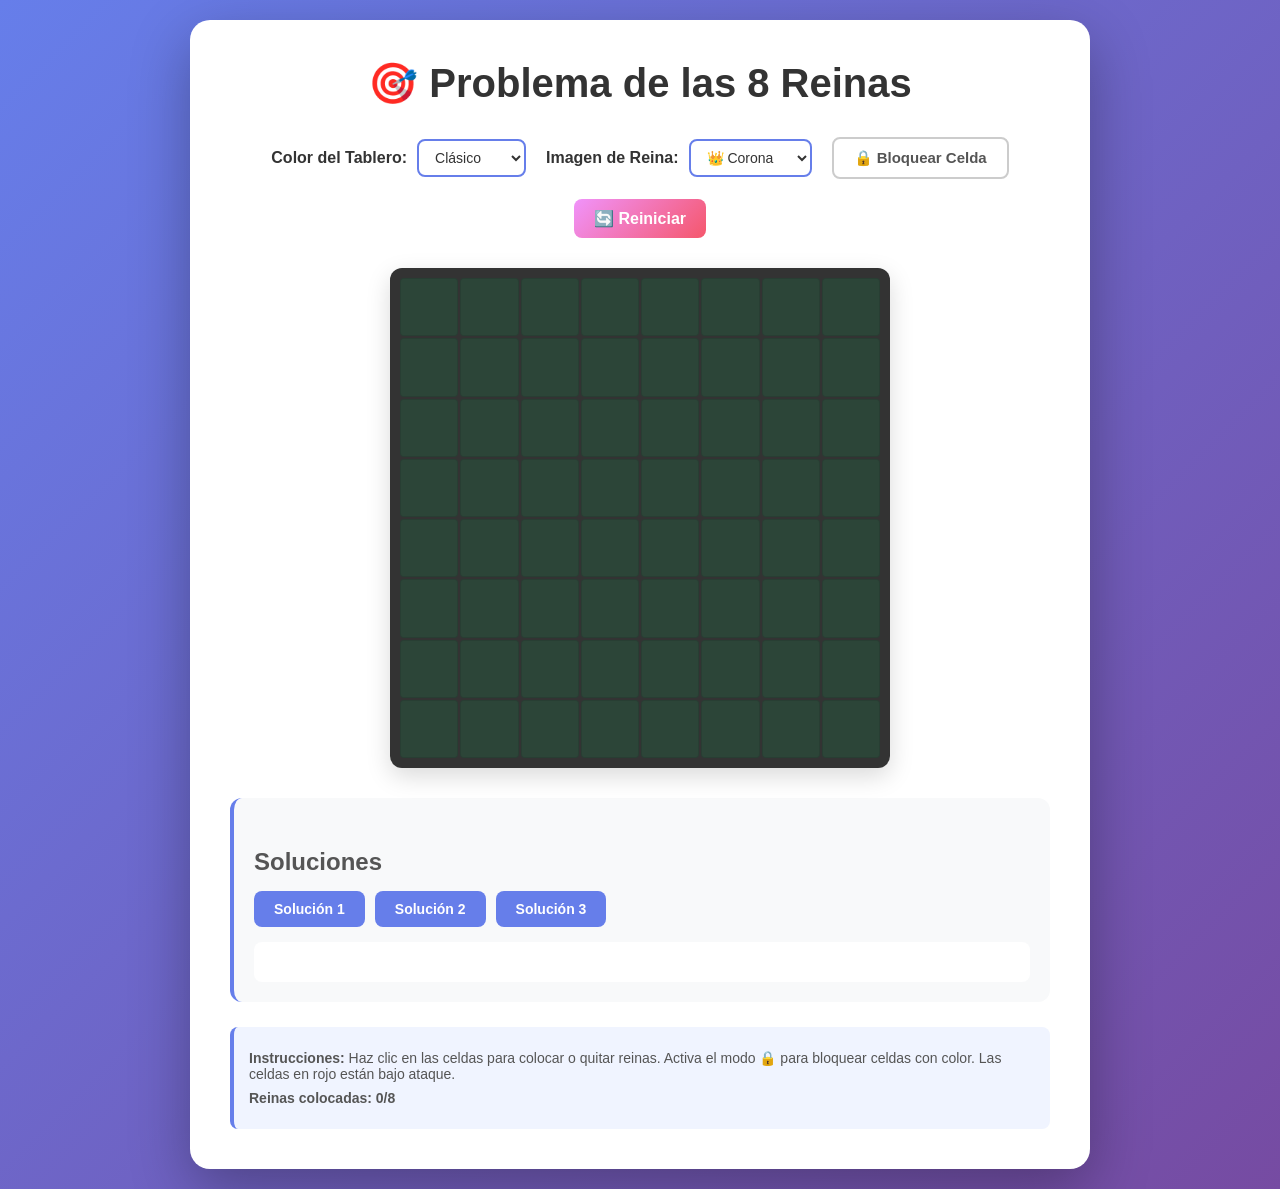
==== 8_reinas/index.html @ 11eab3dc "primer commit" ====
<!DOCTYPE html>
<html lang="es">
<head>
    <meta charset="UTF-8">
    <meta name="viewport" content="width=device-width, initial-scale=1.0">
    <title>Problema de las 8 Reinas</title>
    <link rel="stylesheet" href="styles.css">
</head>
<body>

    <!-- Confetti canvas (siempre encima) -->
    <canvas id="confettiCanvas"></canvas>

    <!-- Pantalla de victoria -->
    <div id="victoryOverlay" class="victory-overlay">
        <div class="victory-card">
            <div class="victory-icon">👑</div>
            <h2 class="victory-title">¡Felicidades!</h2>
            <p class="victory-msg">Resolviste el Problema de las 8 Reinas.<br>¡Las 8 reinas están en paz!</p>
            <button id="victoryClose" class="btn-victory-close">Seguir jugando</button>
        </div>
    </div>

    <div class="container">
        <h1>🎯 Problema de las 8 Reinas</h1>

        <div class="controls">
            <div class="control-group">
                <label for="boardColor">Color del Tablero:</label>
                <select id="boardColor">
                    <option value="classic">Clásico</option>
                    <option value="ocean">Océano</option>
                    <option value="forest">Bosque</option>
                    <option value="sunset">Atardecer</option>
                </select>
            </div>

            <div class="control-group">
                <label for="queenImage">Imagen de Reina:</label>
                <select id="queenImage">
                    <option value="emoji">👑 Corona</option>
                    <option value="unicode">♕ Reina</option>
                    <option value="letter">Q Letra</option>
                    <option value="star">★ Estrella</option>
                    <option value="diamond">◆ Diamante</option>
                </select>
            </div>

            <button id="blockModeBtn" class="btn-block">🔒 Bloquear Celda</button>
            <button id="resetBtn" class="btn-reset">🔄 Reiniciar</button>
        </div>

        <div class="board-container">
            <div id="board" class="board classic"></div>
        </div>

        <div class="solutions-section">
            <h2>Soluciones</h2>
            <div class="solutions-buttons">
                <button id="solution1Btn" class="btn-solution">Solución 1</button>
                <button id="solution2Btn" class="btn-solution">Solución 2</button>
                <button id="solution3Btn" class="btn-solution">Solución 3</button>
            </div>
            <div id="solutionInfo" class="solution-info"></div>
        </div>

        <div class="info-section">
            <p><strong>Instrucciones:</strong> Haz clic en las celdas para colocar o quitar reinas. Activa el modo 🔒 para bloquear celdas con color. Las celdas en rojo están bajo ataque.</p>
            <p id="status" class="status">Reinas colocadas: 0/8</p>
        </div>
    </div>

    <script src="functions.js"></script>
</body>
</html>
---- 8_reinas/styles.css ----
* {
    margin: 0;
    padding: 0;
    box-sizing: border-box;
}

body {
    font-family: 'Segoe UI', Tahoma, Geneva, Verdana, sans-serif;
    background: linear-gradient(135deg, #667eea 0%, #764ba2 100%);
    min-height: 100vh;
    display: flex;
    justify-content: center;
    align-items: center;
    padding: 20px;
}

/* ── Confetti canvas ── */
#confettiCanvas {
    position: fixed;
    top: 0;
    left: 0;
    width: 100%;
    height: 100%;
    pointer-events: none;
    z-index: 999;
}

/* ── Victory overlay ── */
.victory-overlay {
    display: none;
    position: fixed;
    inset: 0;
    background: rgba(0, 0, 0, 0.55);
    z-index: 1000;
    justify-content: center;
    align-items: center;
    animation: fadeIn 0.3s ease;
}

.victory-overlay.show {
    display: flex;
}

.victory-card {
    background: white;
    border-radius: 24px;
    padding: 48px 40px 36px;
    text-align: center;
    max-width: 380px;
    width: 90%;
    box-shadow: 0 32px 80px rgba(0, 0, 0, 0.35);
    animation: popIn 0.4s cubic-bezier(0.175, 0.885, 0.32, 1.275);
}

.victory-icon {
    font-size: 4em;
    margin-bottom: 16px;
    animation: spin 0.6s ease-out;
}

.victory-title {
    font-size: 2em;
    color: #333;
    margin-bottom: 12px;
    font-weight: 700;
}

.victory-msg {
    font-size: 1em;
    color: #666;
    line-height: 1.6;
    margin-bottom: 28px;
}

.btn-victory-close {
    padding: 12px 32px;
    background: linear-gradient(135deg, #667eea 0%, #764ba2 100%);
    color: white;
    border: none;
    border-radius: 12px;
    font-size: 16px;
    font-weight: bold;
    cursor: pointer;
    transition: transform 0.2s ease, box-shadow 0.2s ease;
}

.btn-victory-close:hover {
    transform: translateY(-2px);
    box-shadow: 0 8px 24px rgba(102, 126, 234, 0.4);
}

.btn-victory-close:active {
    transform: translateY(0);
}

/* ── Main container ── */
.container {
    background: white;
    border-radius: 20px;
    box-shadow: 0 20px 60px rgba(0, 0, 0, 0.3);
    padding: 40px;
    max-width: 900px;
    width: 100%;
}

h1 {
    text-align: center;
    color: #333;
    margin-bottom: 30px;
    font-size: 2.5em;
}

h2 {
    color: #555;
    margin-top: 30px;
    margin-bottom: 15px;
    font-size: 1.5em;
}

/* ── Controls ── */
.controls {
    display: flex;
    gap: 20px;
    margin-bottom: 30px;
    flex-wrap: wrap;
    justify-content: center;
    align-items: center;
}

.control-group {
    display: flex;
    align-items: center;
    gap: 10px;
}

.control-group label {
    font-weight: bold;
    color: #333;
}

.control-group select {
    padding: 8px 12px;
    border: 2px solid #667eea;
    border-radius: 8px;
    font-size: 14px;
    cursor: pointer;
    background: white;
    color: #333;
    transition: all 0.3s ease;
}

.control-group select:hover {
    border-color: #764ba2;
    box-shadow: 0 4px 12px rgba(102, 126, 234, 0.2);
}

.btn-reset {
    padding: 10px 20px;
    background: linear-gradient(135deg, #f093fb 0%, #f5576c 100%);
    color: white;
    border: none;
    border-radius: 8px;
    font-size: 16px;
    font-weight: bold;
    cursor: pointer;
    transition: all 0.3s ease;
}

.btn-reset:hover {
    transform: translateY(-2px);
    box-shadow: 0 8px 20px rgba(245, 87, 108, 0.3);
}

.btn-reset:active {
    transform: translateY(0);
}

.btn-block {
    padding: 10px 20px;
    background: white;
    color: #555;
    border: 2px solid #ccc;
    border-radius: 8px;
    font-size: 15px;
    font-weight: bold;
    cursor: pointer;
    transition: all 0.3s ease;
}

.btn-block:hover {
    border-color: #e24b4a;
    color: #e24b4a;
    transform: translateY(-2px);
}

.btn-block.active {
    background: linear-gradient(135deg, #e24b4a 0%, #c0392b 100%);
    color: white;
    border-color: #c0392b;
    box-shadow: 0 4px 14px rgba(226, 75, 74, 0.4);
}

/* ── Board ── */
.board-container {
    display: flex;
    justify-content: center;
    margin: 30px 0;
}

.board {
    display: grid;
    grid-template-columns: repeat(8, 1fr);
    gap: 2px;
    padding: 10px;
    border-radius: 12px;
    box-shadow: 0 8px 24px rgba(0, 0, 0, 0.15);
    background: #333;
    width: 100%;
    max-width: 500px;
    aspect-ratio: 1;
}

.board.classic { background: #333; }
.board.ocean   { background: #1a3a52; }
.board.forest  { background: #1b4332; }
.board.sunset  { background: #6a3e37; }

.cell {
    aspect-ratio: 1;
    border: 1px solid rgba(0, 0, 0, 0.1);
    cursor: pointer;
    display: flex;
    justify-content: center;
    align-items: center;
    font-size: 2em;
    transition: all 0.2s ease;
    border-radius: 4px;
    position: relative;
    user-select: none;
}

.cell:hover:not(.blocked) {
    transform: scale(1.05);
    z-index: 10;
}

/* Board colors */
.classic .cell-white { background: #f0d9b5; }
.classic .cell-black { background: #b58863; }
.ocean .cell-white   { background: #87ceeb; }
.ocean .cell-black   { background: #4682b4; }
.forest .cell-white  { background: #90ee90; }
.forest .cell-black  { background: #228b22; }
.sunset .cell-white  { background: #ffd700; }
.sunset .cell-black  { background: #ff8c00; }

/* Cell states */
.cell.blocked {
    cursor: pointer;
    opacity: 0.85;
}

.cell.blocked::after {
    content: '🔒';
    position: absolute;
    font-size: 0.85em;
}

.cell.attack {
    background: rgba(255, 0, 0, 0.35) !important;
    box-shadow: inset 0 0 10px rgba(255, 0, 0, 0.5);
}

.cell.queen {
    background: rgba(255, 215, 0, 0.2) !important;
    font-weight: bold;
    box-shadow: 0 0 15px rgba(255, 215, 0, 0.6);
}

.cell.safe {
    background: rgba(0, 200, 100, 0.12) !important;
}

.cell.queen.success {
    animation: pulse 0.55s ease-in-out 3;
    background: rgba(255, 215, 0, 0.45) !important;
    box-shadow: 0 0 22px rgba(255, 215, 0, 0.85);
}

/* ── Status ── */
.status {
    font-weight: bold;
    color: #667eea;
    transition: color 0.3s ease;
}

.status-win {
    color: #27ae60 !important;
    font-size: 1.1em;
    animation: fadeIn 0.4s ease;
}

/* ── Solutions section ── */
.solutions-section {
    background: #f8f9fa;
    padding: 20px;
    border-radius: 12px;
    border-left: 4px solid #667eea;
}

.solutions-buttons {
    display: flex;
    gap: 10px;
    margin-bottom: 15px;
    flex-wrap: wrap;
}

.btn-solution {
    padding: 10px 20px;
    background: #667eea;
    color: white;
    border: none;
    border-radius: 8px;
    font-size: 14px;
    font-weight: bold;
    cursor: pointer;
    transition: all 0.3s ease;
}

.btn-solution:hover {
    background: #764ba2;
    transform: translateY(-2px);
    box-shadow: 0 4px 12px rgba(102, 126, 234, 0.3);
}

.btn-solution:active {
    transform: translateY(0);
}

.solution-info {
    font-size: 14px;
    color: #555;
    padding: 10px;
    background: white;
    border-radius: 8px;
    min-height: 40px;
    display: flex;
    align-items: center;
}

/* ── Info section ── */
.info-section {
    margin-top: 25px;
    padding: 15px;
    background: #f0f4ff;
    border-radius: 8px;
    border-left: 4px solid #667eea;
}

.info-section p {
    color: #555;
    margin: 8px 0;
    font-size: 14px;
}

/* ── Animations ── */
@keyframes pulse {
    0%, 100% { transform: scale(1); }
    50%       { transform: scale(1.12); }
}

@keyframes fadeIn {
    from { opacity: 0; }
    to   { opacity: 1; }
}

@keyframes popIn {
    from { transform: scale(0.7); opacity: 0; }
    to   { transform: scale(1);   opacity: 1; }
}

@keyframes spin {
    from { transform: rotate(-20deg) scale(0.5); opacity: 0; }
    to   { transform: rotate(0deg)   scale(1);   opacity: 1; }
}

/* ── Responsive ── */
@media (max-width: 600px) {
    .container {
        padding: 20px;
    }

    h1 {
        font-size: 1.8em;
        margin-bottom: 20px;
    }

    .controls {
        flex-direction: column;
        gap: 15px;
    }

    .control-group {
        width: 100%;
        justify-content: space-between;
    }

    .board {
        max-width: 100%;
    }

    .btn-solution {
        flex: 1;
        min-width: 100px;
    }

    .btn-block,
    .btn-reset {
        width: 100%;
    }

    .victory-card {
        padding: 36px 24px 28px;
    }
}
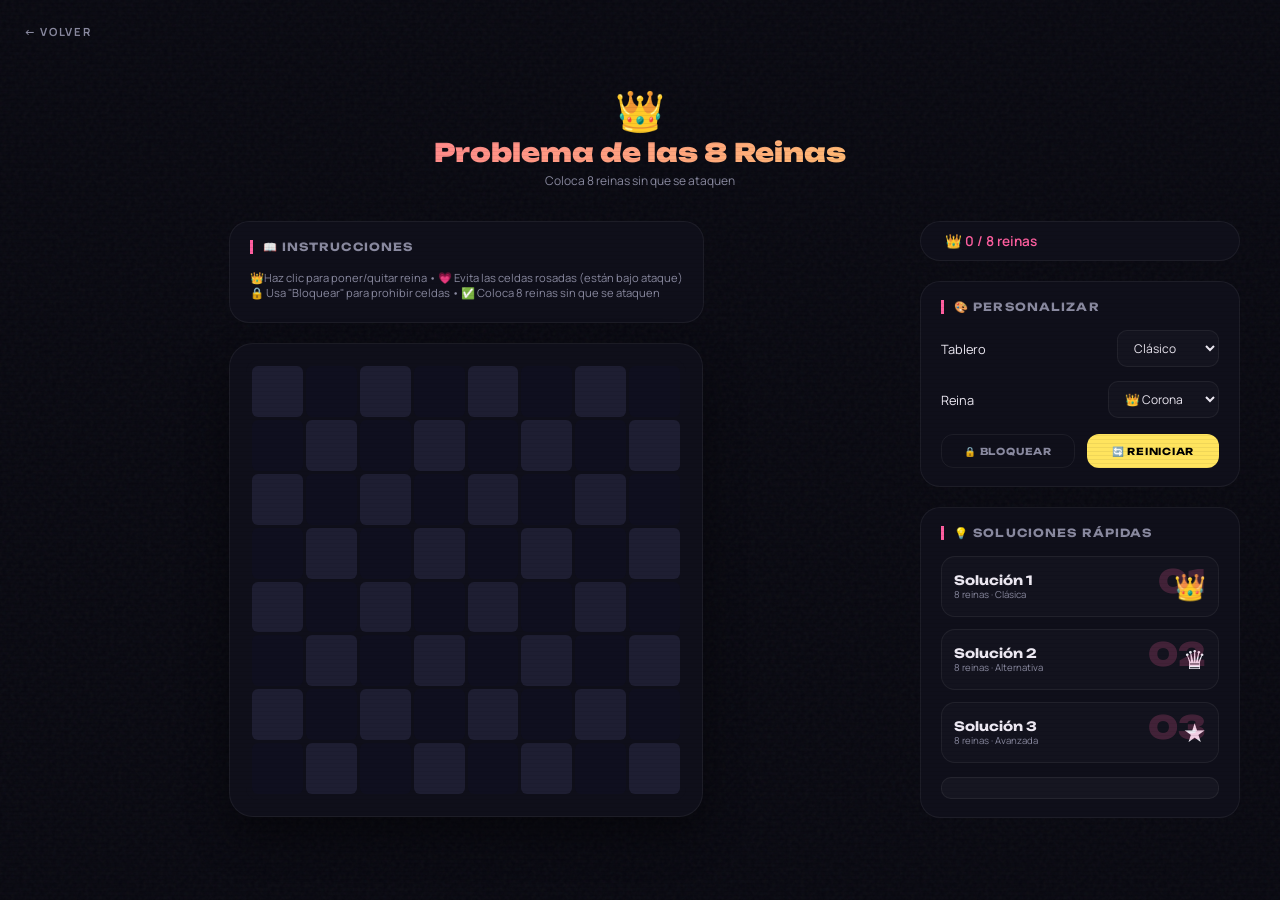
==== commit fc1d3972: "Arreglos en juego de 8 reinas para mejoras en funcionalidad y diseño, de modo que se unifica al dise" ====
--- a/8_reinas/index.html
+++ b/8_reinas/index.html
@@ -3,73 +3,128 @@
 <head>
     <meta charset="UTF-8">
     <meta name="viewport" content="width=device-width, initial-scale=1.0">
-    <title>Problema de las 8 Reinas</title>
+    <title>8 Reinas — Arcade</title>
+    <link href="https://fonts.googleapis.com/css2?family=Unbounded:wght@400;700;900&family=Manrope:wght@300;400;500;600;700&display=swap" rel="stylesheet">
     <link rel="stylesheet" href="styles.css">
 </head>
+
+<a href="../index.html" class="back-link">← Volver</a>
 <body>
-
-    <!-- Confetti canvas (siempre encima) -->
     <canvas id="confettiCanvas"></canvas>
 
-    <!-- Pantalla de victoria -->
+    <!-- Overlays -->
     <div id="victoryOverlay" class="victory-overlay">
-        <div class="victory-card">
-            <div class="victory-icon">👑</div>
-            <h2 class="victory-title">¡Felicidades!</h2>
-            <p class="victory-msg">Resolviste el Problema de las 8 Reinas.<br>¡Las 8 reinas están en paz!</p>
-            <button id="victoryClose" class="btn-victory-close">Seguir jugando</button>
+        <div class="overlay-card">
+            <div class="overlay-icon">👑</div>
+            <h2>¡Felicidades!</h2>
+            <p>Resolviste el Problema de las 8 Reinas.<br>¡Las 8 reinas están en paz!</p>
+            <button id="victoryClose">Seguir jugando</button>
         </div>
     </div>
 
-    <div class="container">
-        <h1>🎯 Problema de las 8 Reinas</h1>
+    <div id="defeatOverlay" class="defeat-overlay">
+        <div class="overlay-card">
+            <div class="overlay-icon">💀</div>
+            <h2>¡Has Perdido!</h2>
+            <p id="defeatMsg">Has colocado una reina en una posición inválida.<br>Las reinas no pueden atacarse entre sí.</p>
+            <button id="defeatRetryBtn">Intentar de nuevo</button>
+        </div>
+    </div>
 
-        <div class="controls">
-            <div class="control-group">
-                <label for="boardColor">Color del Tablero:</label>
-                <select id="boardColor">
-                    <option value="classic">Clásico</option>
-                    <option value="ocean">Océano</option>
-                    <option value="forest">Bosque</option>
-                    <option value="sunset">Atardecer</option>
-                </select>
+    <!-- Main Container -->
+    <div class="main-container">
+        
+        <!-- Header -->
+        <div class="main-header">
+            <div class="header-icon">👑</div>
+            <h1 class="main-title">Problema de las 8 Reinas</h1>
+            <p class="main-subtitle">Coloca 8 reinas sin que se ataquen</p>
+        </div>
+        <!-- Grid 2 columnas -->
+        <div class="main-grid">
+            
+            <!-- Columna Izquierda: Tablero -->
+            <div class="board-col">
+                <div class="panel">
+                    <div class="panel-title">
+                        <p><strong>📖 Instrucciones</strong></p>
+                    </div>
+                    <p id="inst">👑Haz clic para poner/quitar reina • 💗 Evita las celdas rosadas (están bajo ataque) 
+                        <br> 🔒 Usa "Bloquear" para prohibir celdas • ✅ Coloca 8 reinas sin que se ataquen</p>
+                </div>
+                <div class="board-card">
+                    <div id="boardContainer" class="board-container">
+                        <div id="board" class="board classic"></div>
+                    </div>
+                </div>
             </div>
 
-            <div class="control-group">
-                <label for="queenImage">Imagen de Reina:</label>
-                <select id="queenImage">
-                    <option value="emoji">👑 Corona</option>
-                    <option value="unicode">♕ Reina</option>
-                    <option value="letter">Q Letra</option>
-                    <option value="star">★ Estrella</option>
-                    <option value="diamond">◆ Diamante</option>
-                </select>
+            <!-- Columna Derecha: Paneles -->
+            <div class="panels-col">
+                <p id="status" class="status-badge">Reinas colocadas: 0/8</p>
+                <!-- Panel Personalizar -->
+                <div class="panel">
+                    <div class="panel-title">🎨 Personalizar</div>
+                    <div class="panel-row">
+                        <span>Tablero</span>
+                        <select id="boardColor">
+                            <option value="classic">Clásico</option>
+                            <option value="ocean">Océano</option>
+                            <option value="forest">Bosque</option>
+                            <option value="sunset">Atardecer</option>
+                        </select>
+                    </div>
+                    <div class="panel-row">
+                        <span>Reina</span>
+                        <select id="queenImage">
+                            <option value="emoji">👑 Corona</option>
+                            <option value="unicode">♕ Reina</option>
+                            <option value="letter">Q Letra</option>
+                            <option value="star">★ Estrella</option>
+                            <option value="diamond">◆ Diamante</option>
+                        </select>
+                    </div>
+                    <div class="panel-buttons">
+                        <button id="blockModeBtn" class="btn-outline">🔒 Bloquear</button>
+                        <button id="resetBtn" class="btn-primary">🔄 Reiniciar</button>
+                    </div>
+                </div>
+
+                <!-- Panel Soluciones -->
+                <div class="panel">
+                    <div class="panel-title">💡 Soluciones rápidas</div>
+                    <div class="solutions-list">
+                        <div class="solution-item" data-solution="0">
+                            <div class="solution-badge">01</div>
+                            <div class="solution-content">
+                                <div class="solution-name">Solución 1</div>
+                                <div class="solution-desc">8 reinas · Clásica</div>
+                            </div>
+                            <div class="solution-icon">👑</div>
+                        </div>
+                        <div class="solution-item" data-solution="1">
+                            <div class="solution-badge">02</div>
+                            <div class="solution-content">
+                                <div class="solution-name">Solución 2</div>
+                                <div class="solution-desc">8 reinas · Alternativa</div>
+                            </div>
+                            <div class="solution-icon">♛</div>
+                        </div>
+                        <div class="solution-item" data-solution="2">
+                            <div class="solution-badge">03</div>
+                            <div class="solution-content">
+                                <div class="solution-name">Solución 3</div>
+                                <div class="solution-desc">8 reinas · Avanzada</div>
+                            </div>
+                            <div class="solution-icon">★</div>
+                        </div>
+                    </div>
+                    <div id="solutionInfo" class="solution-message"></div>
+                </div>
             </div>
-
-            <button id="blockModeBtn" class="btn-block">🔒 Bloquear Celda</button>
-            <button id="resetBtn" class="btn-reset">🔄 Reiniciar</button>
-        </div>
-
-        <div class="board-container">
-            <div id="board" class="board classic"></div>
-        </div>
-
-        <div class="solutions-section">
-            <h2>Soluciones</h2>
-            <div class="solutions-buttons">
-                <button id="solution1Btn" class="btn-solution">Solución 1</button>
-                <button id="solution2Btn" class="btn-solution">Solución 2</button>
-                <button id="solution3Btn" class="btn-solution">Solución 3</button>
-            </div>
-            <div id="solutionInfo" class="solution-info"></div>
-        </div>
-
-        <div class="info-section">
-            <p><strong>Instrucciones:</strong> Haz clic en las celdas para colocar o quitar reinas. Activa el modo 🔒 para bloquear celdas con color. Las celdas en rojo están bajo ataque.</p>
-            <p id="status" class="status">Reinas colocadas: 0/8</p>
         </div>
     </div>
 
     <script src="functions.js"></script>
 </body>
-</html>
+</html>
--- a/8_reinas/styles.css
+++ b/8_reinas/styles.css
@@ -1,3 +1,17 @@
+@import url('https://fonts.googleapis.com/css2?family=Unbounded:wght@400;700;900&family=Manrope:wght@300;400;500;600;700&display=swap');
+
+:root {
+    --bg: #080810;
+    --surface: #0f0f1a;
+    --surface2: #14141f;
+    --border: rgba(255, 255, 255, 0.06);
+    --text: #eeeaf4;
+    --muted: #8a8aa0;
+    --acc: #ff5fa0;
+    --acc2: #ffe45e;
+    --radius: 16px;
+}
+
 * {
     margin: 0;
     padding: 0;
@@ -5,16 +19,448 @@
 }
 
 body {
-    font-family: 'Segoe UI', Tahoma, Geneva, Verdana, sans-serif;
-    background: linear-gradient(135deg, #667eea 0%, #764ba2 100%);
     min-height: 100vh;
+    background: var(--bg);
+    font-family: 'Manrope', sans-serif;
+    color: var(--text);
     display: flex;
     justify-content: center;
     align-items: center;
-    padding: 20px;
-}
-
-/* ── Confetti canvas ── */
+    padding: 30px 24px;
+    position: relative;
+    overflow-x: hidden;
+}
+
+/* Efectos visuales */
+body::before {
+    content: '';
+    position: fixed;
+    inset: 0;
+    background-image: url("data:image/svg+xml,%3Csvg viewBox='0 0 256 256' xmlns='http://www.w3.org/2000/svg'%3E%3Cfilter id='n'%3E%3CfeTurbulence type='fractalNoise' baseFrequency='0.85' numOctaves='4' stitchTiles='stitch'/%3E%3C/filter%3E%3Crect width='100%25' height='100%25' filter='url(%23n)' opacity='0.045'/%3E%3C/svg%3E");
+    pointer-events: none;
+    z-index: 0;
+}
+
+body::after {
+    content: '';
+    position: fixed;
+    inset: 0;
+    background: repeating-linear-gradient(to bottom, transparent 0px, transparent 3px, rgba(0,0,0,0.06) 3px, rgba(0,0,0,0.06) 4px);
+    pointer-events: none;
+    z-index: 100;
+}
+
+/* Contenedor principal */
+.main-container {
+    position: relative;
+    z-index: 10;
+    max-width: 1200px;
+    width: 100%;
+}
+
+/* Header */
+.main-header {
+    text-align: center;
+    margin-bottom: 32px;
+}
+.header-icon {
+    font-size: 2.5rem;
+    animation: float 4s ease-in-out infinite;
+}
+.main-title {
+    font-family: 'Unbounded', sans-serif;
+    font-size: 1.6rem;
+    font-weight: 900;
+    background: linear-gradient(135deg, var(--acc), var(--acc2));
+    -webkit-background-clip: text;
+    background-clip: text;
+    color: transparent;
+}
+.main-subtitle {
+    font-size: 0.75rem;
+    color: var(--muted);
+    margin-top: 4px;
+}
+
+/* Grid principal */
+.main-grid {
+    display: grid;
+    grid-template-columns: 1fr 320px;
+    gap: 28px;
+    align-items: start;
+}
+
+/* Columna del tablero */
+.board-col {
+    display: flex;
+    flex-direction: column;
+    align-items: center;
+    gap: 20px;
+}
+
+.board-card {
+    background: var(--surface);
+    border: 1px solid var(--border);
+    border-radius: 24px;
+    padding: 16px;
+    box-shadow: 0 20px 40px rgba(0, 0, 0, 0.4);
+}
+
+.board-container {
+    position: relative;
+}
+
+.board {
+    display: grid;
+    grid-template-columns: repeat(8, 1fr);
+    gap: 3px;
+    width: 440px;
+    height: 440px;
+    background: var(--surface2);
+    border-radius: 12px;
+    padding: 6px;
+}
+
+/* Temas del tablero */
+.board.classic { background: #0f0f1a; }
+.board.ocean { background: #0a1622; }
+.board.forest { background: #0a1a0f; }
+.board.sunset { background: #1a0f0f; }
+
+.classic .cell-white { background: #1e1e32; }
+.classic .cell-black { background: #0f0f1f; }
+.ocean .cell-white { background: #0c1c30; }
+.ocean .cell-black { background: #061020; }
+.forest .cell-white { background: #0e2414; }
+.forest .cell-black { background: #061208; }
+.sunset .cell-white { background: #2a1414; }
+.sunset .cell-black { background: #1a0a0a; }
+
+.cell {
+    aspect-ratio: 1;
+    display: flex;
+    align-items: center;
+    justify-content: center;
+    font-size: 1.3rem;
+    border-radius: 6px;
+    cursor: pointer;
+    transition: all 0.12s ease;
+    position: relative;
+}
+.cell:hover:not(.blocked):not([style*="cursor: not-allowed"]) {
+    transform: scale(1.02);
+    filter: brightness(1.08);
+}
+.cell.blocked { opacity: 0.75; }
+.cell.blocked::after {
+    content: "🔒";
+    position: absolute;
+    font-size: 0.55rem;
+    bottom: 2px;
+    right: 2px;
+}
+.cell.attack {
+    background: rgba(255, 95, 160, 0.3) !important;
+}
+.cell.queen {
+    background: rgba(255, 228, 94, 0.12) !important;
+    text-shadow: 0 0 4px var(--acc2);
+}
+
+.status-badge {
+    background: var(--surface);
+    border: 1px solid var(--border);
+    border-radius: 60px;
+    padding: 10px 24px;
+    font-size: 0.85rem;
+    font-weight: 600;
+    color: var(--acc);
+}
+
+.panels-col {
+    display: flex;
+    flex-direction: column;
+    gap: 20px;
+}
+
+.panel {
+    background: var(--surface);
+    border: 1px solid var(--border);
+    border-radius: 20px;
+    padding: 18px 20px;
+}
+
+/* ── Info section ── */
+.info-section {
+    margin-top: 25px;
+    padding: 15px;
+    border-radius: 8px;
+    border-left: 4px solid var(--acc);
+    align-items: center;
+    display: flex;
+    gap: 12px;
+    margin-bottom: 25px;
+}
+
+.info-section p {
+     color: var(--text);
+    margin: 8px 0;
+    font-size: 14px;
+}
+
+.panel-row {
+    display: flex;
+    justify-content: space-between;
+    align-items: center;
+    margin-bottom: 14px;
+}
+.panel-row span {
+    font-size: 0.8rem;
+    color: var(--text);
+}
+.panel-row select {
+    background: var(--surface2);
+    border: 1px solid var(--border);
+    border-radius: 10px;
+    padding: 8px 12px;
+    font-family: inherit;
+    font-size: 0.75rem;
+    color: var(--text);
+    cursor: pointer;
+}
+.panel-title {
+    font-family: 'Unbounded', sans-serif;
+    font-size: 0.7rem;
+    font-weight: 700;
+    letter-spacing: 0.1em;
+    text-transform: uppercase;
+    color: var(--muted);
+    margin-bottom: 16px;
+    border-left: 3px solid var(--acc);
+    padding-left: 10px;
+}
+.panel p#inst {
+    margin: 4px 0;
+    font-family: 'Manrope', sans-serif;
+    font-size: 0.7rem;
+    color: var(--muted);
+}
+.panel-buttons {
+    display: flex;
+    gap: 12px;
+    margin-top: 16px;
+}
+.btn-primary, .btn-outline {
+    font-family: 'Unbounded', sans-serif;
+    font-size: 0.6rem;
+    font-weight: 700;
+    letter-spacing: 0.08em;
+    text-transform: uppercase;
+    padding: 10px 0;
+    border-radius: 12px;
+    cursor: pointer;
+    transition: all 0.2s;
+    text-align: center;
+    flex: 1;
+    background: transparent;
+}
+.btn-primary {
+    background: var(--acc2);
+    border: none;
+    color: #000;
+}
+.btn-primary:hover {
+    transform: translateY(-2px);
+    box-shadow: 0 4px 12px rgba(255, 228, 94, 0.3);
+}
+.btn-outline {
+    border: 1px solid var(--border);
+    color: var(--muted);
+}
+.btn-outline:hover, .btn-outline.active {
+    border-color: var(--acc);
+    color: var(--acc);
+}
+.btn-outline.active {
+    background: var(--acc);
+    color: #000;
+}
+
+/* Soluciones */
+.solutions-list {
+    display: flex;
+    flex-direction: column;
+    gap: 12px;
+}
+.solution-item {
+    background: rgba(255, 255, 255, 0.02);
+    border: 1px solid var(--border);
+    border-radius: 14px;
+    padding: 12px;
+    display: flex;
+    align-items: center;
+    gap: 12px;
+    cursor: pointer;
+    transition: all 0.25s ease;
+    position: relative;
+    overflow: hidden;
+}
+.solution-item:hover {
+    transform: translateX(4px);
+    border-color: var(--acc);
+    background: rgba(255, 95, 160, 0.05);
+}
+.solution-badge {
+    font-family: 'Unbounded', sans-serif;
+    font-size: 2rem;
+    font-weight: 900;
+    color: var(--acc);
+    opacity: 0.2;
+    position: absolute;
+    right: 12px;
+    top: 4px;
+}
+.solution-content {
+    flex: 1;
+}
+.solution-name {
+    font-family: 'Unbounded', sans-serif;
+    font-size: 0.8rem;
+    font-weight: 700;
+    color: var(--text);
+}
+.solution-desc {
+    font-size: 0.6rem;
+    color: var(--muted);
+}
+.solution-item:hover .solution-action {
+    letter-spacing: 0.12em;
+}
+.solution-icon {
+    font-size: 1.6rem;
+}
+.solution-message {
+    background: rgba(255, 255, 255, 0.03);
+    border-radius: 10px;
+    padding: 10px;
+    font-size: 0.65rem;
+    color: var(--muted);
+    text-align: center;
+    margin-top: 14px;
+    border: 1px solid var(--border);
+}
+
+/* Modo solución */
+.board-container.solution-mode::after {
+    content: "📋 MODO SOLUCIÓN";
+    position: absolute;
+    top: 8px;
+    right: 12px;
+    background: var(--acc);
+    color: #000;
+    font-size: 0.5rem;
+    font-family: 'Unbounded', sans-serif;
+    padding: 4px 10px;
+    border-radius: 20px;
+    font-weight: 700;
+    pointer-events: none;
+    z-index: 10;
+}
+
+/* Overlays */
+.victory-overlay, .defeat-overlay {
+    display: none;
+    position: fixed;
+    inset: 0;
+    background: rgba(0, 0, 0, 0.9);
+    backdrop-filter: blur(8px);
+    z-index: 1000;
+    justify-content: center;
+    align-items: center;
+}
+.victory-overlay.show, .defeat-overlay.show {
+    display: flex;
+}
+.overlay-card {
+    background: var(--surface);
+    border-radius: 28px;
+    padding: 32px 40px;
+    text-align: center;
+    max-width: 340px;
+    width: 90%;
+    animation: popIn 0.3s ease;
+}
+.victory-overlay .overlay-card { border: 1px solid var(--acc2); }
+.defeat-overlay .overlay-card { border: 1px solid #ff4444; }
+.overlay-icon { font-size: 3rem; margin-bottom: 12px; }
+.overlay-card h2 {
+    font-family: 'Unbounded', sans-serif;
+    font-size: 1.5rem;
+    margin-bottom: 8px;
+}
+.victory-overlay h2 { color: var(--acc2); }
+.defeat-overlay h2 { color: #ff4444; }
+.overlay-card p {
+    font-size: 0.8rem;
+    color: var(--muted);
+    margin-bottom: 20px;
+}
+.overlay-card button {
+    background: transparent;
+    border: 1px solid var(--acc2);
+    color: var(--acc2);
+    padding: 10px 28px;
+    border-radius: 40px;
+    font-family: 'Unbounded', sans-serif;
+    font-size: 0.7rem;
+    cursor: pointer;
+    transition: all 0.2s;
+}
+.defeat-overlay button {
+    border-color: #ff4444;
+    color: #ff4444;
+}
+.overlay-card button:hover {
+    background: var(--acc2);
+    color: #000;
+}
+.defeat-overlay button:hover {
+    background: #ff4444;
+    color: #000;
+}
+
+/* Animaciones */
+@keyframes float {
+    0%, 100% { transform: translateY(0); }
+    50% { transform: translateY(-6px); }
+}
+@keyframes popIn {
+    from { transform: scale(0.9); opacity: 0; }
+    to { transform: scale(1); opacity: 1; }
+}
+@keyframes boardShake {
+    0%, 100% { transform: translateX(0); }
+    25% { transform: translateX(-4px); }
+    75% { transform: translateX(4px); }
+}
+.board.shake-animation {
+    animation: boardShake 0.25s ease-in-out;
+}
+.cell.failed-queen {
+    animation: failedPulse 0.25s ease;
+}
+@keyframes failedPulse {
+    0%, 100% { background: rgba(255, 68, 68, 0.4); }
+    50% { background: rgba(255, 68, 68, 0.8); transform: scale(1.02); }
+}
+
+/* Disabled */
+button:disabled, select:disabled {
+    opacity: 0.5;
+    cursor: not-allowed;
+    pointer-events: none;
+}
+
 #confettiCanvas {
     position: fixed;
     top: 0;
@@ -22,404 +468,80 @@
     width: 100%;
     height: 100%;
     pointer-events: none;
-    z-index: 999;
-}
-
-/* ── Victory overlay ── */
-.victory-overlay {
-    display: none;
+    z-index: 1001;
+}
+
+/* Responsive */
+@media (max-width: 850px) {
+    .main-grid {
+        grid-template-columns: 1fr;
+        gap: 24px;
+    }
+    .board {
+        width: 100%;
+        height: auto;
+        max-width: 420px;
+        margin: 0 auto;
+    }
+    .board-col {
+        order: -1;
+    }
+    body {
+        padding: 20px 16px;
+    }
+    .main-title {
+        font-size: 1.3rem;
+    }
+}
+
+@media (max-width: 500px) {
+    .panel-buttons {
+        flex-direction: column;
+    }
+    .solution-item {
+        flex-wrap: wrap;
+    }
+    .cell {
+        font-size: 0.9rem;
+    }
+}
+
+/* Back link - ESTILO IDÉNTICO AL DE MEMORAMA Y TIC TAC TOE */
+.back-link {
     position: fixed;
-    inset: 0;
-    background: rgba(0, 0, 0, 0.55);
-    z-index: 1000;
-    justify-content: center;
-    align-items: center;
-    animation: fadeIn 0.3s ease;
-}
-
-.victory-overlay.show {
-    display: flex;
-}
-
-.victory-card {
-    background: white;
-    border-radius: 24px;
-    padding: 48px 40px 36px;
-    text-align: center;
-    max-width: 380px;
-    width: 90%;
-    box-shadow: 0 32px 80px rgba(0, 0, 0, 0.35);
-    animation: popIn 0.4s cubic-bezier(0.175, 0.885, 0.32, 1.275);
-}
-
-.victory-icon {
-    font-size: 4em;
-    margin-bottom: 16px;
-    animation: spin 0.6s ease-out;
-}
-
-.victory-title {
-    font-size: 2em;
-    color: #333;
-    margin-bottom: 12px;
+    top: 1.5rem;
+    left: 1.5rem;
+    z-index: 20;
+    font-size: 0.7rem;
+    letter-spacing: 0.15em;
+    text-transform: uppercase;
+    color: var(--muted);
+    text-decoration: none;
+    display: flex;
+    align-items: center;
+    gap: 0.4rem;
+    transition: color 0.2s;
+    animation: fadeUp 0.6s ease both;
+    font-family: 'Manrope', sans-serif;
     font-weight: 700;
-}
-
-.victory-msg {
-    font-size: 1em;
-    color: #666;
-    line-height: 1.6;
-    margin-bottom: 28px;
-}
-
-.btn-victory-close {
-    padding: 12px 32px;
-    background: linear-gradient(135deg, #667eea 0%, #764ba2 100%);
-    color: white;
+    background: transparent;
+    backdrop-filter: none;
+    padding: 0;
     border: none;
-    border-radius: 12px;
-    font-size: 16px;
-    font-weight: bold;
-    cursor: pointer;
-    transition: transform 0.2s ease, box-shadow 0.2s ease;
-}
-
-.btn-victory-close:hover {
-    transform: translateY(-2px);
-    box-shadow: 0 8px 24px rgba(102, 126, 234, 0.4);
-}
-
-.btn-victory-close:active {
-    transform: translateY(0);
-}
-
-/* ── Main container ── */
-.container {
-    background: white;
-    border-radius: 20px;
-    box-shadow: 0 20px 60px rgba(0, 0, 0, 0.3);
-    padding: 40px;
-    max-width: 900px;
-    width: 100%;
-}
-
-h1 {
-    text-align: center;
-    color: #333;
-    margin-bottom: 30px;
-    font-size: 2.5em;
-}
-
-h2 {
-    color: #555;
-    margin-top: 30px;
-    margin-bottom: 15px;
-    font-size: 1.5em;
-}
-
-/* ── Controls ── */
-.controls {
-    display: flex;
-    gap: 20px;
-    margin-bottom: 30px;
-    flex-wrap: wrap;
-    justify-content: center;
-    align-items: center;
-}
-
-.control-group {
-    display: flex;
-    align-items: center;
-    gap: 10px;
-}
-
-.control-group label {
-    font-weight: bold;
-    color: #333;
-}
-
-.control-group select {
-    padding: 8px 12px;
-    border: 2px solid #667eea;
-    border-radius: 8px;
-    font-size: 14px;
-    cursor: pointer;
-    background: white;
-    color: #333;
-    transition: all 0.3s ease;
-}
-
-.control-group select:hover {
-    border-color: #764ba2;
-    box-shadow: 0 4px 12px rgba(102, 126, 234, 0.2);
-}
-
-.btn-reset {
-    padding: 10px 20px;
-    background: linear-gradient(135deg, #f093fb 0%, #f5576c 100%);
-    color: white;
-    border: none;
-    border-radius: 8px;
-    font-size: 16px;
-    font-weight: bold;
-    cursor: pointer;
-    transition: all 0.3s ease;
-}
-
-.btn-reset:hover {
-    transform: translateY(-2px);
-    box-shadow: 0 8px 20px rgba(245, 87, 108, 0.3);
-}
-
-.btn-reset:active {
-    transform: translateY(0);
-}
-
-.btn-block {
-    padding: 10px 20px;
-    background: white;
-    color: #555;
-    border: 2px solid #ccc;
-    border-radius: 8px;
-    font-size: 15px;
-    font-weight: bold;
-    cursor: pointer;
-    transition: all 0.3s ease;
-}
-
-.btn-block:hover {
-    border-color: #e24b4a;
-    color: #e24b4a;
-    transform: translateY(-2px);
-}
-
-.btn-block.active {
-    background: linear-gradient(135deg, #e24b4a 0%, #c0392b 100%);
-    color: white;
-    border-color: #c0392b;
-    box-shadow: 0 4px 14px rgba(226, 75, 74, 0.4);
-}
-
-/* ── Board ── */
-.board-container {
-    display: flex;
-    justify-content: center;
-    margin: 30px 0;
-}
-
-.board {
-    display: grid;
-    grid-template-columns: repeat(8, 1fr);
-    gap: 2px;
-    padding: 10px;
-    border-radius: 12px;
-    box-shadow: 0 8px 24px rgba(0, 0, 0, 0.15);
-    background: #333;
-    width: 100%;
-    max-width: 500px;
-    aspect-ratio: 1;
-}
-
-.board.classic { background: #333; }
-.board.ocean   { background: #1a3a52; }
-.board.forest  { background: #1b4332; }
-.board.sunset  { background: #6a3e37; }
-
-.cell {
-    aspect-ratio: 1;
-    border: 1px solid rgba(0, 0, 0, 0.1);
-    cursor: pointer;
-    display: flex;
-    justify-content: center;
-    align-items: center;
-    font-size: 2em;
-    transition: all 0.2s ease;
-    border-radius: 4px;
-    position: relative;
-    user-select: none;
-}
-
-.cell:hover:not(.blocked) {
-    transform: scale(1.05);
-    z-index: 10;
-}
-
-/* Board colors */
-.classic .cell-white { background: #f0d9b5; }
-.classic .cell-black { background: #b58863; }
-.ocean .cell-white   { background: #87ceeb; }
-.ocean .cell-black   { background: #4682b4; }
-.forest .cell-white  { background: #90ee90; }
-.forest .cell-black  { background: #228b22; }
-.sunset .cell-white  { background: #ffd700; }
-.sunset .cell-black  { background: #ff8c00; }
-
-/* Cell states */
-.cell.blocked {
-    cursor: pointer;
-    opacity: 0.85;
-}
-
-.cell.blocked::after {
-    content: '🔒';
-    position: absolute;
-    font-size: 0.85em;
-}
-
-.cell.attack {
-    background: rgba(255, 0, 0, 0.35) !important;
-    box-shadow: inset 0 0 10px rgba(255, 0, 0, 0.5);
-}
-
-.cell.queen {
-    background: rgba(255, 215, 0, 0.2) !important;
-    font-weight: bold;
-    box-shadow: 0 0 15px rgba(255, 215, 0, 0.6);
-}
-
-.cell.safe {
-    background: rgba(0, 200, 100, 0.12) !important;
-}
-
-.cell.queen.success {
-    animation: pulse 0.55s ease-in-out 3;
-    background: rgba(255, 215, 0, 0.45) !important;
-    box-shadow: 0 0 22px rgba(255, 215, 0, 0.85);
-}
-
-/* ── Status ── */
-.status {
-    font-weight: bold;
-    color: #667eea;
-    transition: color 0.3s ease;
-}
-
-.status-win {
-    color: #27ae60 !important;
-    font-size: 1.1em;
-    animation: fadeIn 0.4s ease;
-}
-
-/* ── Solutions section ── */
-.solutions-section {
-    background: #f8f9fa;
-    padding: 20px;
-    border-radius: 12px;
-    border-left: 4px solid #667eea;
-}
-
-.solutions-buttons {
-    display: flex;
-    gap: 10px;
-    margin-bottom: 15px;
-    flex-wrap: wrap;
-}
-
-.btn-solution {
-    padding: 10px 20px;
-    background: #667eea;
-    color: white;
-    border: none;
-    border-radius: 8px;
-    font-size: 14px;
-    font-weight: bold;
-    cursor: pointer;
-    transition: all 0.3s ease;
-}
-
-.btn-solution:hover {
-    background: #764ba2;
-    transform: translateY(-2px);
-    box-shadow: 0 4px 12px rgba(102, 126, 234, 0.3);
-}
-
-.btn-solution:active {
-    transform: translateY(0);
-}
-
-.solution-info {
-    font-size: 14px;
-    color: #555;
-    padding: 10px;
-    background: white;
-    border-radius: 8px;
-    min-height: 40px;
-    display: flex;
-    align-items: center;
-}
-
-/* ── Info section ── */
-.info-section {
-    margin-top: 25px;
-    padding: 15px;
-    background: #f0f4ff;
-    border-radius: 8px;
-    border-left: 4px solid #667eea;
-}
-
-.info-section p {
-    color: #555;
-    margin: 8px 0;
-    font-size: 14px;
-}
-
-/* ── Animations ── */
-@keyframes pulse {
-    0%, 100% { transform: scale(1); }
-    50%       { transform: scale(1.12); }
-}
-
-@keyframes fadeIn {
-    from { opacity: 0; }
-    to   { opacity: 1; }
-}
-
-@keyframes popIn {
-    from { transform: scale(0.7); opacity: 0; }
-    to   { transform: scale(1);   opacity: 1; }
-}
-
-@keyframes spin {
-    from { transform: rotate(-20deg) scale(0.5); opacity: 0; }
-    to   { transform: rotate(0deg)   scale(1);   opacity: 1; }
-}
-
-/* ── Responsive ── */
-@media (max-width: 600px) {
-    .container {
-        padding: 20px;
-    }
-
-    h1 {
-        font-size: 1.8em;
-        margin-bottom: 20px;
-    }
-
-    .controls {
-        flex-direction: column;
-        gap: 15px;
-    }
-
-    .control-group {
-        width: 100%;
-        justify-content: space-between;
-    }
-
-    .board {
-        max-width: 100%;
-    }
-
-    .btn-solution {
-        flex: 1;
-        min-width: 100px;
-    }
-
-    .btn-block,
-    .btn-reset {
-        width: 100%;
-    }
-
-    .victory-card {
-        padding: 36px 24px 28px;
-    }
-}
+}
+
+.back-link:hover {
+    color: var(--text);
+}
+
+/* Animación fadeUp que falta */
+@keyframes fadeUp {
+    from {
+        opacity: 0;
+        transform: translateY(20px);
+    }
+    to {
+        opacity: 1;
+        transform: translateY(0);
+    }
+}
